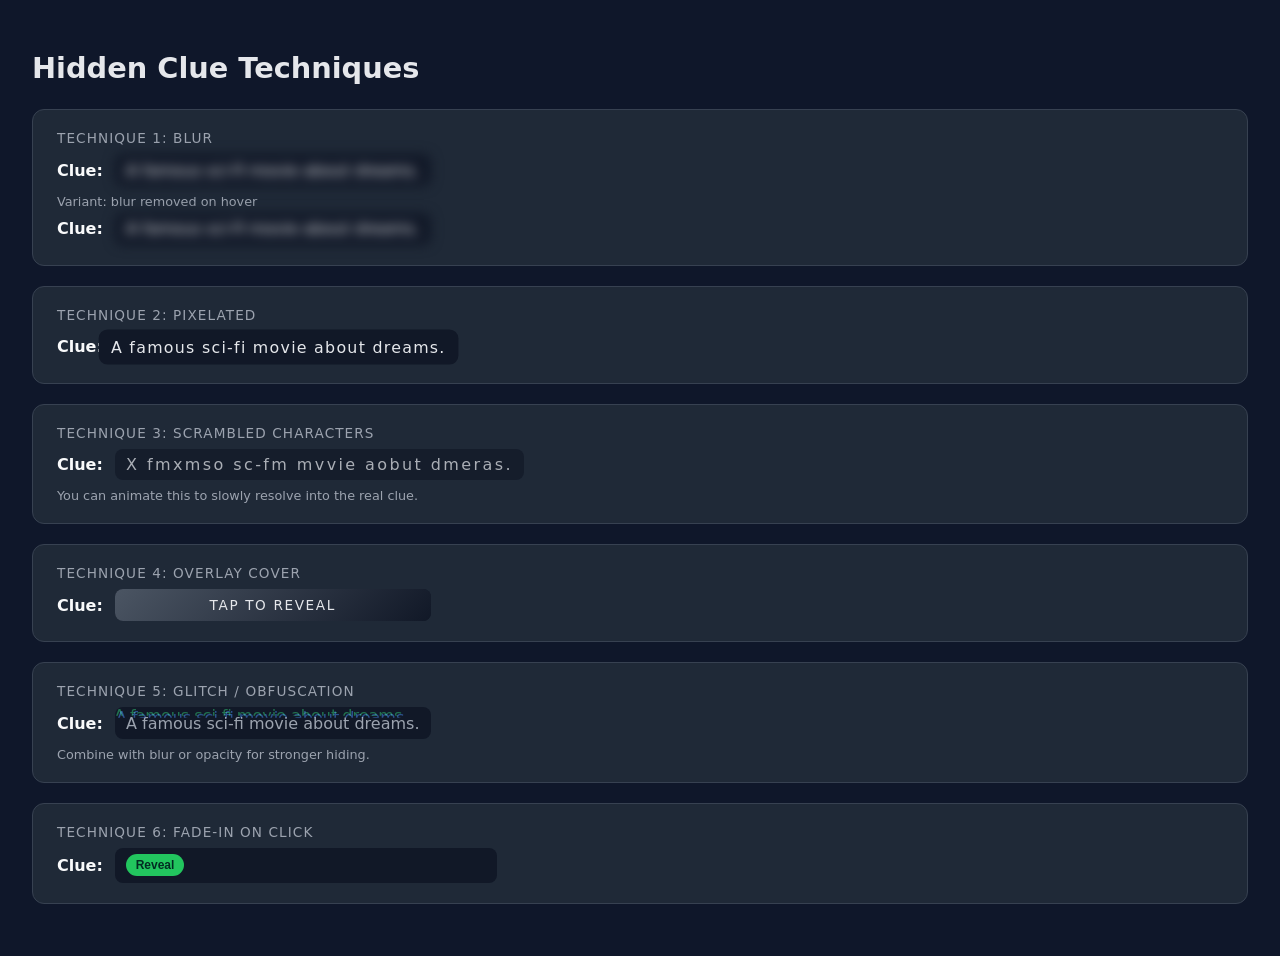
==== cluetest.html @ a3224867 "Create cluetest.html" ====
<!DOCTYPE html>
<html lang="en">
<head>
  <meta charset="UTF-8" />
  <title>Hidden Clue Styles</title>
  <style>
    body {
      font-family: system-ui, -apple-system, BlinkMacSystemFont, "Segoe UI", sans-serif;
      background: #0f172a;
      color: #e5e7eb;
      margin: 0;
      padding: 2rem;
    }

    h1 {
      margin-bottom: 1.5rem;
      font-size: 1.8rem;
    }

    .section {
      background: #1f2937;
      border-radius: 0.75rem;
      padding: 1.25rem 1.5rem;
      margin-bottom: 1.25rem;
      border: 1px solid #374151;
    }

    .label {
      font-size: 0.85rem;
      text-transform: uppercase;
      letter-spacing: 0.08em;
      color: #9ca3af;
      margin-bottom: 0.5rem;
    }

    .clue-wrapper {
      margin-top: 0.5rem;
      display: flex;
      align-items: center;
      gap: 0.75rem;
    }

    .clue-title {
      font-weight: 600;
      color: #f9fafb;
    }

    .clue-text {
      padding: 0.4rem 0.7rem;
      border-radius: 0.5rem;
      background: #111827;
      display: inline-block;
      min-width: 180px;
    }

    /* 1. Simple blur */
    .blurred {
      filter: blur(6px);
      pointer-events: none;
    }

    .blur-on-hover {
      filter: blur(6px);
      transition: filter 0.2s ease;
    }
    .blur-on-hover:hover {
      filter: blur(0);
    }

    /* 2. Pixelated / low-res effect */
    .pixelated-container {
      display: inline-block;
      image-rendering: pixelated;
      transform: scale(1.1);
    }
    .pixelated-text {
      font-size: 0.9rem;
      letter-spacing: 0.08em;
    }

    /* 3. Scrambled characters */
    .scrambled {
      letter-spacing: 0.15em;
      opacity: 0.7;
    }

    /* 4. Overlay cover with hover reveal */
    .overlay-wrapper {
      position: relative;
      display: inline-block;
    }
    .overlay-text {
      opacity: 0;
    }
    .overlay-cover {
      position: absolute;
      inset: 0;
      background: linear-gradient(135deg, #4b5563, #111827);
      border-radius: 0.5rem;
      display: flex;
      align-items: center;
      justify-content: center;
      color: #e5e7eb;
      font-size: 0.85rem;
      text-transform: uppercase;
      letter-spacing: 0.12em;
      cursor: pointer;
      transition: opacity 0.2s ease;
    }
    .overlay-wrapper:hover .overlay-cover {
      opacity: 0;
      pointer-events: none;
    }

    /* 5. Glitch / obfuscated text */
    .glitch {
      position: relative;
      color: #9ca3af;
      overflow: hidden;
    }
    .glitch::before,
    .glitch::after {
      content: attr(data-text);
      position: absolute;
      left: 0;
      top: 0;
      width: 100%;
      clip-path: inset(0 0 50% 0);
      opacity: 0.5;
      mix-blend-mode: screen;
    }
    .glitch::before {
      color: #22c55e;
      transform: translate(-1px, -1px);
    }
    .glitch::after {
      color: #3b82f6;
      transform: translate(1px, 1px);
    }

    /* 6. Fade-in on click */
    .fade-wrapper {
      display: inline-flex;
      align-items: center;
      gap: 0.5rem;
    }
    .fade-text {
      opacity: 0;
      transition: opacity 0.3s ease;
    }
    .fade-text.visible {
      opacity: 1;
    }
    .fade-button {
      padding: 0.25rem 0.6rem;
      border-radius: 999px;
      border: none;
      background: #22c55e;
      color: #022c22;
      font-size: 0.75rem;
      font-weight: 600;
      cursor: pointer;
    }
  </style>
</head>
<body>
  <h1>Hidden Clue Techniques</h1>

  <!-- 1. Always blurred / blur on hover -->
  <div class="section">
    <div class="label">Technique 1: Blur</div>
    <div class="clue-wrapper">
      <span class="clue-title">Clue:</span>
      <span class="clue-text blurred">A famous sci-fi movie about dreams.</span>
    </div>
    <div style="margin-top:0.5rem;font-size:0.8rem;color:#9ca3af;">
      Variant: blur removed on hover
    </div>
    <div class="clue-wrapper" style="margin-top:0.25rem;">
      <span class="clue-title">Clue:</span>
      <span class="clue-text blur-on-hover">A famous sci-fi movie about dreams.</span>
    </div>
  </div>

  <!-- 2. Pixelated / low-res -->
  <div class="section">
    <div class="label">Technique 2: Pixelated</div>
    <div class="clue-wrapper">
      <span class="clue-title">Clue:</span>
      <span class="clue-text pixelated-container">
        <span class="pixelated-text">A famous sci-fi movie about dreams.</span>
      </span>
    </div>
  </div>

  <!-- 3. Scrambled characters -->
  <div class="section">
    <div class="label">Technique 3: Scrambled characters</div>
    <div class="clue-wrapper">
      <span class="clue-title">Clue:</span>
      <span class="clue-text scrambled">X fmxmso sc-fm mvvie aobut dmeras.</span>
    </div>
    <div style="margin-top:0.5rem;font-size:0.8rem;color:#9ca3af;">
      You can animate this to slowly resolve into the real clue.
    </div>
  </div>

  <!-- 4. Overlay cover with hover reveal -->
  <div class="section">
    <div class="label">Technique 4: Overlay cover</div>
    <div class="clue-wrapper">
      <span class="clue-title">Clue:</span>
      <span class="clue-text overlay-wrapper">
        <span class="overlay-text">A famous sci-fi movie about dreams.</span>
        <span class="overlay-cover">Tap to reveal</span>
      </span>
    </div>
  </div>

  <!-- 5. Glitch / obfuscated text -->
  <div class="section">
    <div class="label">Technique 5: Glitch / obfuscation</div>
    <div class="clue-wrapper">
      <span class="clue-title">Clue:</span>
      <span class="clue-text glitch" data-text="A famous sci-fi movie about dreams.">
        A famous sci-fi movie about dreams.
      </span>
    </div>
    <div style="margin-top:0.5rem;font-size:0.8rem;color:#9ca3af;">
      Combine with blur or opacity for stronger hiding.
    </div>
  </div>

  <!-- 6. Fade-in on click -->
  <div class="section">
    <div class="label">Technique 6: Fade-in on click</div>
    <div class="clue-wrapper">
      <span class="clue-title">Clue:</span>
      <span class="clue-text fade-wrapper">
        <button class="fade-button" id="revealBtn">Reveal</button>
        <span class="fade-text" id="fadeClue">A famous sci-fi movie about dreams.</span>
      </span>
    </div>
  </div>

  <script>
    // Fade-in on click
    const revealBtn = document.getElementById('revealBtn');
    const fadeClue = document.getElementById('fadeClue');

    revealBtn.addEventListener('click', () => {
      fadeClue.classList.add('visible');
    });
  </script>
</body>
</html>
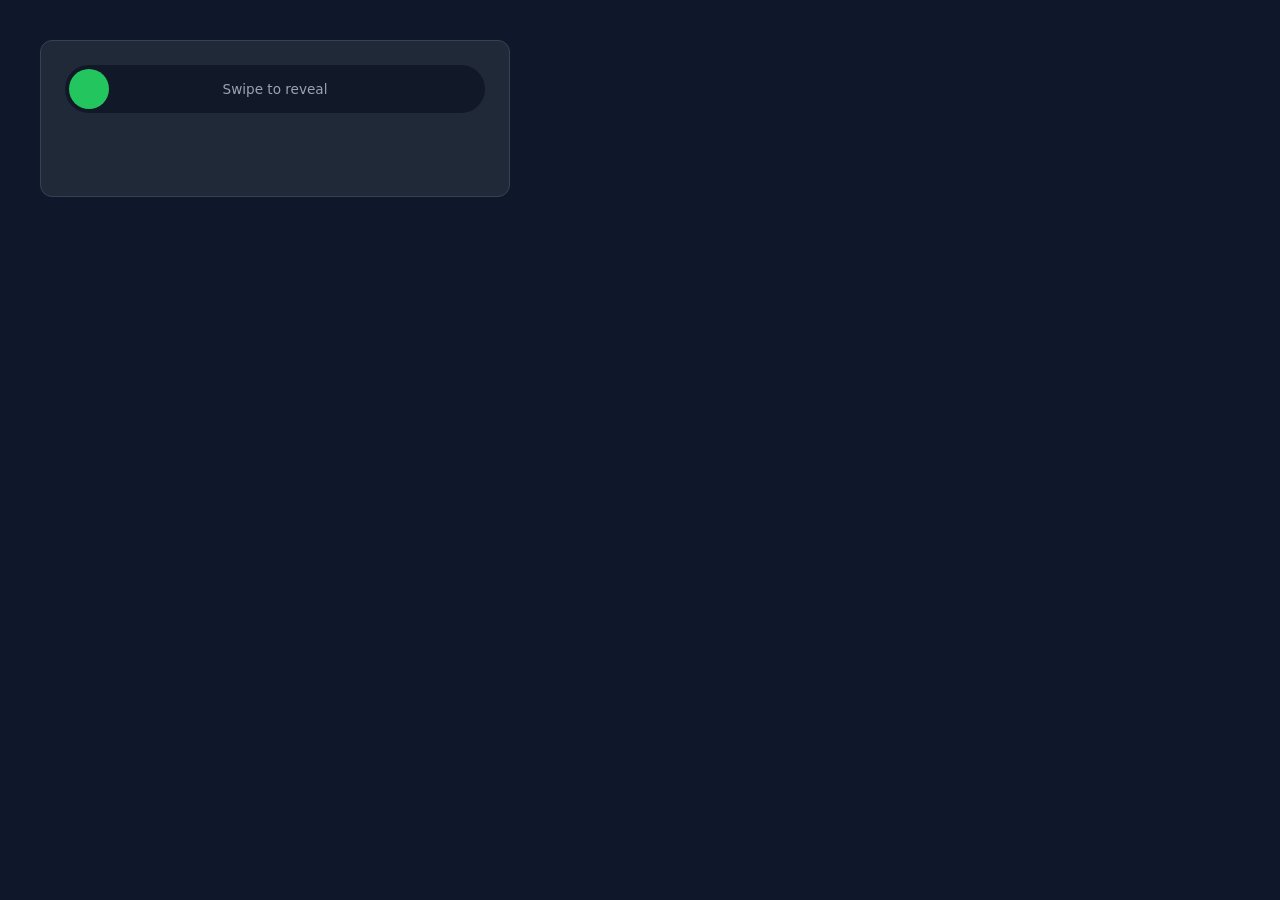
==== commit 870811bf: "Update cluetest.html" ====
--- a/cluetest.html
+++ b/cluetest.html
@@ -1,256 +1,128 @@
 <!DOCTYPE html>
 <html lang="en">
 <head>
-  <meta charset="UTF-8" />
-  <title>Hidden Clue Styles</title>
-  <style>
-    body {
-      font-family: system-ui, -apple-system, BlinkMacSystemFont, "Segoe UI", sans-serif;
-      background: #0f172a;
-      color: #e5e7eb;
-      margin: 0;
-      padding: 2rem;
-    }
+<meta charset="UTF-8">
+<title>Swipe to Reveal</title>
+<style>
+  body {
+    background: #0f172a;
+    color: #e5e7eb;
+    font-family: system-ui, sans-serif;
+    padding: 2rem;
+  }
 
-    h1 {
-      margin-bottom: 1.5rem;
-      font-size: 1.8rem;
-    }
+  .section {
+    background: #1f2937;
+    padding: 1.5rem;
+    border-radius: 0.75rem;
+    border: 1px solid #374151;
+    max-width: 420px;
+  }
 
-    .section {
-      background: #1f2937;
-      border-radius: 0.75rem;
-      padding: 1.25rem 1.5rem;
-      margin-bottom: 1.25rem;
-      border: 1px solid #374151;
-    }
+  .pill {
+    position: relative;
+    width: 100%;
+    height: 48px;
+    background: #111827;
+    border-radius: 999px;
+    overflow: hidden;
+    user-select: none;
+  }
 
-    .label {
-      font-size: 0.85rem;
-      text-transform: uppercase;
-      letter-spacing: 0.08em;
-      color: #9ca3af;
-      margin-bottom: 0.5rem;
-    }
+  .pill-label {
+    position: absolute;
+    inset: 0;
+    display: flex;
+    align-items: center;
+    justify-content: center;
+    color: #9ca3af;
+    font-size: 0.85rem;
+    pointer-events: none;
+    transition: opacity 0.2s ease;
+  }
 
-    .clue-wrapper {
-      margin-top: 0.5rem;
-      display: flex;
-      align-items: center;
-      gap: 0.75rem;
-    }
+  .knob {
+    position: absolute;
+    top: 4px;
+    left: 4px;
+    width: 40px;
+    height: 40px;
+    background: #22c55e;
+    border-radius: 999px;
+    cursor: grab;
+    transition: background 0.2s ease;
+  }
 
-    .clue-title {
-      font-weight: 600;
-      color: #f9fafb;
-    }
+  .knob:active {
+    cursor: grabbing;
+    background: #16a34a;
+  }
 
-    .clue-text {
-      padding: 0.4rem 0.7rem;
-      border-radius: 0.5rem;
-      background: #111827;
-      display: inline-block;
-      min-width: 180px;
-    }
+  .clue {
+    margin-top: 1rem;
+    opacity: 0;
+    transition: opacity 0.4s ease;
+    background: #111827;
+    padding: 0.75rem 1rem;
+    border-radius: 0.5rem;
+  }
 
-    /* 1. Simple blur */
-    .blurred {
-      filter: blur(6px);
-      pointer-events: none;
-    }
-
-    .blur-on-hover {
-      filter: blur(6px);
-      transition: filter 0.2s ease;
-    }
-    .blur-on-hover:hover {
-      filter: blur(0);
-    }
-
-    /* 2. Pixelated / low-res effect */
-    .pixelated-container {
-      display: inline-block;
-      image-rendering: pixelated;
-      transform: scale(1.1);
-    }
-    .pixelated-text {
-      font-size: 0.9rem;
-      letter-spacing: 0.08em;
-    }
-
-    /* 3. Scrambled characters */
-    .scrambled {
-      letter-spacing: 0.15em;
-      opacity: 0.7;
-    }
-
-    /* 4. Overlay cover with hover reveal */
-    .overlay-wrapper {
-      position: relative;
-      display: inline-block;
-    }
-    .overlay-text {
-      opacity: 0;
-    }
-    .overlay-cover {
-      position: absolute;
-      inset: 0;
-      background: linear-gradient(135deg, #4b5563, #111827);
-      border-radius: 0.5rem;
-      display: flex;
-      align-items: center;
-      justify-content: center;
-      color: #e5e7eb;
-      font-size: 0.85rem;
-      text-transform: uppercase;
-      letter-spacing: 0.12em;
-      cursor: pointer;
-      transition: opacity 0.2s ease;
-    }
-    .overlay-wrapper:hover .overlay-cover {
-      opacity: 0;
-      pointer-events: none;
-    }
-
-    /* 5. Glitch / obfuscated text */
-    .glitch {
-      position: relative;
-      color: #9ca3af;
-      overflow: hidden;
-    }
-    .glitch::before,
-    .glitch::after {
-      content: attr(data-text);
-      position: absolute;
-      left: 0;
-      top: 0;
-      width: 100%;
-      clip-path: inset(0 0 50% 0);
-      opacity: 0.5;
-      mix-blend-mode: screen;
-    }
-    .glitch::before {
-      color: #22c55e;
-      transform: translate(-1px, -1px);
-    }
-    .glitch::after {
-      color: #3b82f6;
-      transform: translate(1px, 1px);
-    }
-
-    /* 6. Fade-in on click */
-    .fade-wrapper {
-      display: inline-flex;
-      align-items: center;
-      gap: 0.5rem;
-    }
-    .fade-text {
-      opacity: 0;
-      transition: opacity 0.3s ease;
-    }
-    .fade-text.visible {
-      opacity: 1;
-    }
-    .fade-button {
-      padding: 0.25rem 0.6rem;
-      border-radius: 999px;
-      border: none;
-      background: #22c55e;
-      color: #022c22;
-      font-size: 0.75rem;
-      font-weight: 600;
-      cursor: pointer;
-    }
-  </style>
+  .clue.visible {
+    opacity: 1;
+  }
+</style>
 </head>
 <body>
-  <h1>Hidden Clue Techniques</h1>
 
-  <!-- 1. Always blurred / blur on hover -->
-  <div class="section">
-    <div class="label">Technique 1: Blur</div>
-    <div class="clue-wrapper">
-      <span class="clue-title">Clue:</span>
-      <span class="clue-text blurred">A famous sci-fi movie about dreams.</span>
-    </div>
-    <div style="margin-top:0.5rem;font-size:0.8rem;color:#9ca3af;">
-      Variant: blur removed on hover
-    </div>
-    <div class="clue-wrapper" style="margin-top:0.25rem;">
-      <span class="clue-title">Clue:</span>
-      <span class="clue-text blur-on-hover">A famous sci-fi movie about dreams.</span>
-    </div>
+<div class="section">
+  <div class="pill" id="pill">
+    <div class="pill-label" id="pillLabel">Swipe to reveal</div>
+    <div class="knob" id="knob"></div>
   </div>
 
-  <!-- 2. Pixelated / low-res -->
-  <div class="section">
-    <div class="label">Technique 2: Pixelated</div>
-    <div class="clue-wrapper">
-      <span class="clue-title">Clue:</span>
-      <span class="clue-text pixelated-container">
-        <span class="pixelated-text">A famous sci-fi movie about dreams.</span>
-      </span>
-    </div>
+  <div class="clue" id="clue">
+    A famous sci-fi movie about dreams.
   </div>
+</div>
 
-  <!-- 3. Scrambled characters -->
-  <div class="section">
-    <div class="label">Technique 3: Scrambled characters</div>
-    <div class="clue-wrapper">
-      <span class="clue-title">Clue:</span>
-      <span class="clue-text scrambled">X fmxmso sc-fm mvvie aobut dmeras.</span>
-    </div>
-    <div style="margin-top:0.5rem;font-size:0.8rem;color:#9ca3af;">
-      You can animate this to slowly resolve into the real clue.
-    </div>
-  </div>
+<script>
+  const knob = document.getElementById('knob');
+  const pill = document.getElementById('pill');
+  const clue = document.getElementById('clue');
+  const pillLabel = document.getElementById('pillLabel');
 
-  <!-- 4. Overlay cover with hover reveal -->
-  <div class="section">
-    <div class="label">Technique 4: Overlay cover</div>
-    <div class="clue-wrapper">
-      <span class="clue-title">Clue:</span>
-      <span class="clue-text overlay-wrapper">
-        <span class="overlay-text">A famous sci-fi movie about dreams.</span>
-        <span class="overlay-cover">Tap to reveal</span>
-      </span>
-    </div>
-  </div>
+  let dragging = false;
+  let startX = 0;
 
-  <!-- 5. Glitch / obfuscated text -->
-  <div class="section">
-    <div class="label">Technique 5: Glitch / obfuscation</div>
-    <div class="clue-wrapper">
-      <span class="clue-title">Clue:</span>
-      <span class="clue-text glitch" data-text="A famous sci-fi movie about dreams.">
-        A famous sci-fi movie about dreams.
-      </span>
-    </div>
-    <div style="margin-top:0.5rem;font-size:0.8rem;color:#9ca3af;">
-      Combine with blur or opacity for stronger hiding.
-    </div>
-  </div>
+  knob.addEventListener('mousedown', (e) => {
+    dragging = true;
+    startX = e.clientX - knob.offsetLeft;
+  });
 
-  <!-- 6. Fade-in on click -->
-  <div class="section">
-    <div class="label">Technique 6: Fade-in on click</div>
-    <div class="clue-wrapper">
-      <span class="clue-title">Clue:</span>
-      <span class="clue-text fade-wrapper">
-        <button class="fade-button" id="revealBtn">Reveal</button>
-        <span class="fade-text" id="fadeClue">A famous sci-fi movie about dreams.</span>
-      </span>
-    </div>
-  </div>
+  document.addEventListener('mouseup', () => {
+    dragging = false;
+  });
 
-  <script>
-    // Fade-in on click
-    const revealBtn = document.getElementById('revealBtn');
-    const fadeClue = document.getElementById('fadeClue');
+  document.addEventListener('mousemove', (e) => {
+    if (!dragging) return;
 
-    revealBtn.addEventListener('click', () => {
-      fadeClue.classList.add('visible');
-    });
-  </script>
+    const pillRect = pill.getBoundingClientRect();
+    let newLeft = e.clientX - startX;
+
+    const maxLeft = pillRect.width - knob.offsetWidth - 4;
+    newLeft = Math.max(4, Math.min(newLeft, maxLeft));
+
+    knob.style.left = newLeft + 'px';
+
+    const progress = newLeft / maxLeft;
+
+    pillLabel.style.opacity = 1 - progress;
+
+    if (progress >= 0.98) {
+      clue.classList.add('visible');
+    }
+  });
+</script>
+
 </body>
 </html>
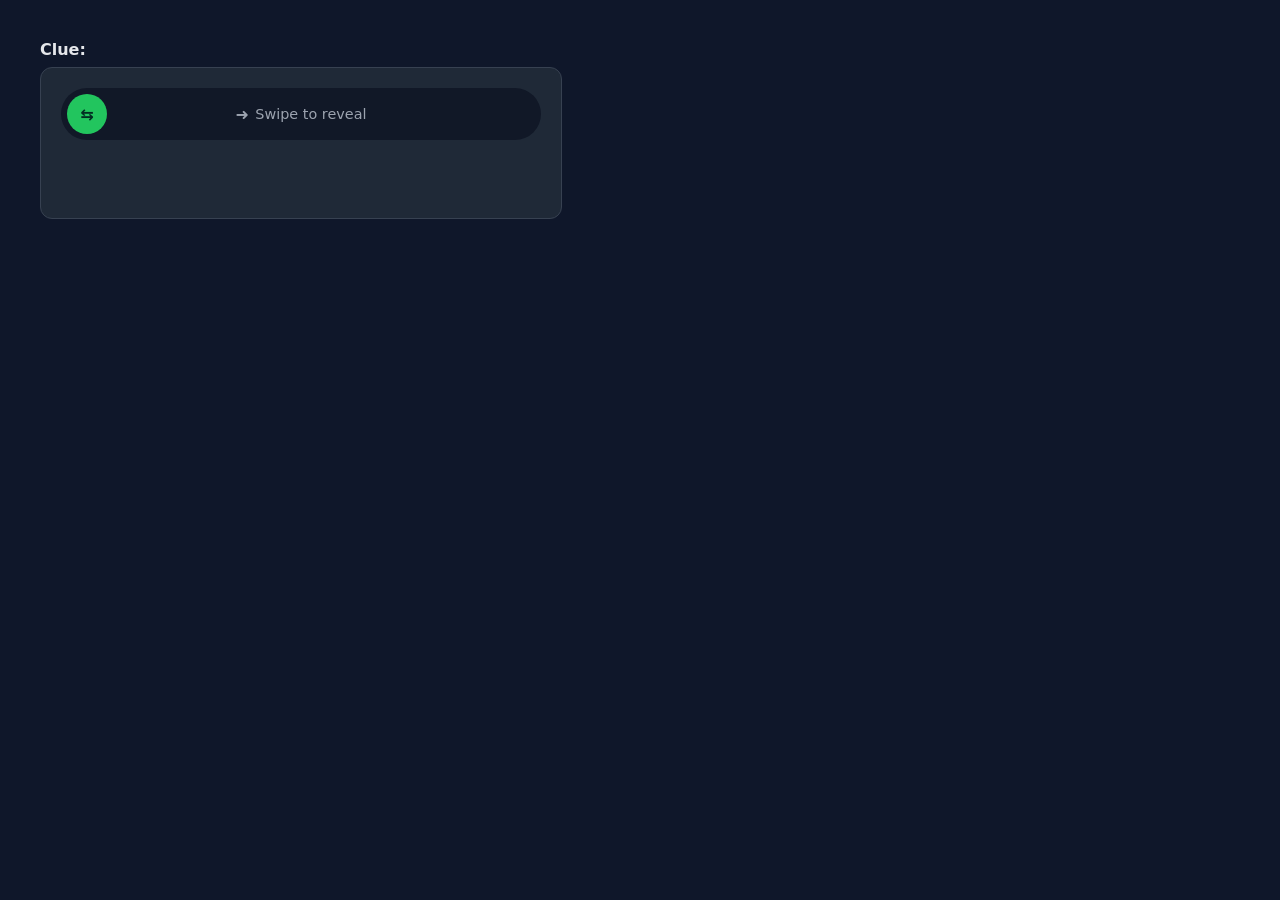
==== commit abf59735: "Update cluetest.html" ====
--- a/cluetest.html
+++ b/cluetest.html
@@ -2,7 +2,7 @@
 <html lang="en">
 <head>
 <meta charset="UTF-8">
-<title>Swipe to Reveal</title>
+<title>Swipe to Reveal Clue</title>
 <style>
   body {
     background: #0f172a;
@@ -11,22 +11,30 @@
     padding: 2rem;
   }
 
-  .section {
-    background: #1f2937;
-    padding: 1.5rem;
-    border-radius: 0.75rem;
-    border: 1px solid #374151;
-    max-width: 420px;
+  .clue-label {
+    font-size: 1rem;
+    font-weight: 600;
+    margin-bottom: 0.5rem;
   }
 
+  .clue-box {
+    background: #1f2937;
+    border: 1px solid #374151;
+    border-radius: 0.75rem;
+    padding: 1.25rem;
+    max-width: 480px;
+  }
+
+  /* Pill slider */
   .pill {
     position: relative;
     width: 100%;
-    height: 48px;
+    height: 52px;
     background: #111827;
     border-radius: 999px;
     overflow: hidden;
     user-select: none;
+    margin-bottom: 1rem;
   }
 
   .pill-label {
@@ -36,21 +44,31 @@
     align-items: center;
     justify-content: center;
     color: #9ca3af;
-    font-size: 0.85rem;
+    font-size: 0.9rem;
     pointer-events: none;
     transition: opacity 0.2s ease;
   }
 
+  .pill-label .arrow {
+    margin-right: 0.4rem;
+    font-size: 1rem;
+  }
+
   .knob {
     position: absolute;
-    top: 4px;
-    left: 4px;
+    top: 6px;
+    left: 6px;
     width: 40px;
     height: 40px;
     background: #22c55e;
     border-radius: 999px;
     cursor: grab;
     transition: background 0.2s ease;
+    display: flex;
+    align-items: center;
+    justify-content: center;
+    font-weight: 700;
+    color: #022c22;
   }
 
   .knob:active {
@@ -58,37 +76,46 @@
     background: #16a34a;
   }
 
-  .clue {
-    margin-top: 1rem;
+  /* Hidden clue */
+  .clue-text {
     opacity: 0;
     transition: opacity 0.4s ease;
     background: #111827;
     padding: 0.75rem 1rem;
     border-radius: 0.5rem;
+    font-size: 0.95rem;
   }
 
-  .clue.visible {
+  .clue-text.visible {
     opacity: 1;
   }
 </style>
 </head>
 <body>
 
-<div class="section">
+<div class="clue-label">Clue:</div>
+
+<div class="clue-box">
+  
+  <!-- Swipe pill -->
   <div class="pill" id="pill">
-    <div class="pill-label" id="pillLabel">Swipe to reveal</div>
-    <div class="knob" id="knob"></div>
+    <div class="pill-label" id="pillLabel">
+      <span class="arrow">➜</span> Swipe to reveal
+    </div>
+    <div class="knob" id="knob">⇆</div>
   </div>
 
-  <div class="clue" id="clue">
+  <!-- Revealed clue -->
+  <div class="clue-text" id="clueText">
     A famous sci-fi movie about dreams.
   </div>
+
 </div>
 
 <script>
   const knob = document.getElementById('knob');
   const pill = document.getElementById('pill');
-  const clue = document.getElementById('clue');
+  const clueText = document.getElementById('clueText');
   const pillLabel = document.getElementById('pillLabel');
 
   let dragging = false;
@@ -109,8 +136,8 @@
     const pillRect = pill.getBoundingClientRect();
     let newLeft = e.clientX - startX;
 
-    const maxLeft = pillRect.width - knob.offsetWidth - 4;
-    newLeft = Math.max(4, Math.min(newLeft, maxLeft));
+    const maxLeft = pillRect.width - knob.offsetWidth - 6;
+    newLeft = Math.max(6, Math.min(newLeft, maxLeft));
 
     knob.style.left = newLeft + 'px';
 
@@ -119,7 +146,7 @@
     pillLabel.style.opacity = 1 - progress;
 
     if (progress >= 0.98) {
-      clue.classList.add('visible');
+      clueText.classList.add('visible');
     }
   });
 </script>
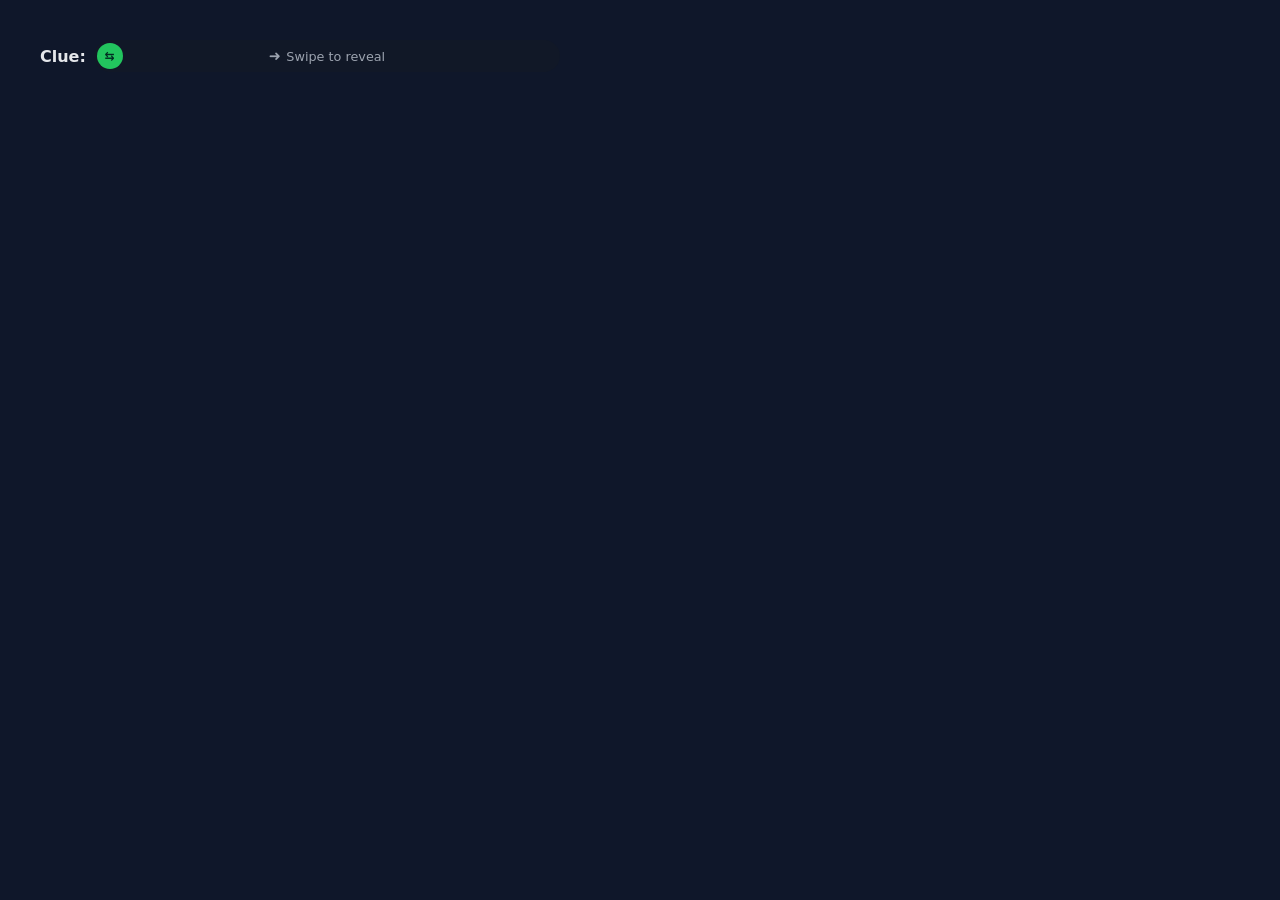
==== commit 37d6f4bc: "Update cluetest.html" ====
--- a/cluetest.html
+++ b/cluetest.html
@@ -11,30 +11,28 @@
     padding: 2rem;
   }
 
+  .clue-row {
+    display: flex;
+    align-items: center;
+    gap: 0.5rem;
+    max-width: 520px;
+  }
+
   .clue-label {
     font-size: 1rem;
     font-weight: 600;
-    margin-bottom: 0.5rem;
+    white-space: nowrap;
   }
 
-  .clue-box {
-    background: #1f2937;
-    border: 1px solid #374151;
-    border-radius: 0.75rem;
-    padding: 1.25rem;
-    max-width: 480px;
-  }
-
-  /* Pill slider */
+  /* Thin pill slider */
   .pill {
     position: relative;
-    width: 100%;
-    height: 52px;
+    flex: 1;
+    height: 32px;
     background: #111827;
     border-radius: 999px;
     overflow: hidden;
     user-select: none;
-    margin-bottom: 1rem;
   }
 
   .pill-label {
@@ -44,22 +42,22 @@
     align-items: center;
     justify-content: center;
     color: #9ca3af;
-    font-size: 0.9rem;
+    font-size: 0.8rem;
     pointer-events: none;
     transition: opacity 0.2s ease;
   }
 
   .pill-label .arrow {
-    margin-right: 0.4rem;
-    font-size: 1rem;
+    margin-right: 0.35rem;
+    font-size: 0.9rem;
   }
 
   .knob {
     position: absolute;
-    top: 6px;
-    left: 6px;
-    width: 40px;
-    height: 40px;
+    top: 3px;
+    left: 3px;
+    width: 26px;
+    height: 26px;
     background: #22c55e;
     border-radius: 999px;
     cursor: grab;
@@ -67,6 +65,7 @@
     display: flex;
     align-items: center;
     justify-content: center;
+    font-size: 0.75rem;
     font-weight: 700;
     color: #022c22;
   }
@@ -76,14 +75,12 @@
     background: #16a34a;
   }
 
-  /* Hidden clue */
+  /* Revealed clue text (same line, appears after swipe) */
   .clue-text {
+    margin-top: 0.75rem;
+    font-size: 0.9rem;
     opacity: 0;
-    transition: opacity 0.4s ease;
-    background: #111827;
-    padding: 0.75rem 1rem;
-    border-radius: 0.5rem;
-    font-size: 0.95rem;
+    transition: opacity 0.3s ease;
   }
 
   .clue-text.visible {
@@ -93,10 +90,9 @@
 </head>
 <body>
 
-<div class="clue-label">Clue:</div>
+<div class="clue-row">
+  <div class="clue-label">Clue:</div>
 
-<div class="clue-box">
-  
   <!-- Swipe pill -->
   <div class="pill" id="pill">
     <div class="pill-label" id="pillLabel">
@@ -104,12 +100,10 @@
     </div>
     <div class="knob" id="knob">⇆</div>
   </div>
+</div>
 
-  <!-- Revealed clue -->
-  <div class="clue-text" id="clueText">
-    A famous sci-fi movie about dreams.
-  </div>
-
+<div class="clue-text" id="clueText">
+  A famous sci-fi movie about dreams.
 </div>
 
 <script>
@@ -121,34 +115,53 @@
   let dragging = false;
   let startX = 0;
 
-  knob.addEventListener('mousedown', (e) => {
+  function startDrag(clientX) {
     dragging = true;
-    startX = e.clientX - knob.offsetLeft;
-  });
+    startX = clientX - knob.offsetLeft;
+  }
 
-  document.addEventListener('mouseup', () => {
+  function endDrag() {
     dragging = false;
-  });
+  }
 
-  document.addEventListener('mousemove', (e) => {
+  function moveKnob(clientX) {
     if (!dragging) return;
 
     const pillRect = pill.getBoundingClientRect();
-    let newLeft = e.clientX - startX;
+    let newLeft = clientX - startX;
 
-    const maxLeft = pillRect.width - knob.offsetWidth - 6;
-    newLeft = Math.max(6, Math.min(newLeft, maxLeft));
+    const maxLeft = pillRect.width - knob.offsetWidth - 3;
+    newLeft = Math.max(3, Math.min(newLeft, maxLeft));
 
     knob.style.left = newLeft + 'px';
 
     const progress = newLeft / maxLeft;
-
     pillLabel.style.opacity = 1 - progress;
 
     if (progress >= 0.98) {
       clueText.classList.add('visible');
     }
+  }
+
+  // Mouse events
+  knob.addEventListener('mousedown', (e) => {
+    startDrag(e.clientX);
   });
+
+  document.addEventListener('mouseup', endDrag);
+  document.addEventListener('mousemove', (e) => moveKnob(e.clientX));
+
+  // Touch events
+  knob.addEventListener('touchstart', (e) => {
+    const touch = e.touches[0];
+    startDrag(touch.clientX);
+  }, { passive: true });
+
+  document.addEventListener('touchend', endDrag);
+  document.addEventListener('touchmove', (e) => {
+    const touch = e.touches[0];
+    moveKnob(touch.clientX);
+  }, { passive: true });
 </script>
 
 </body>
